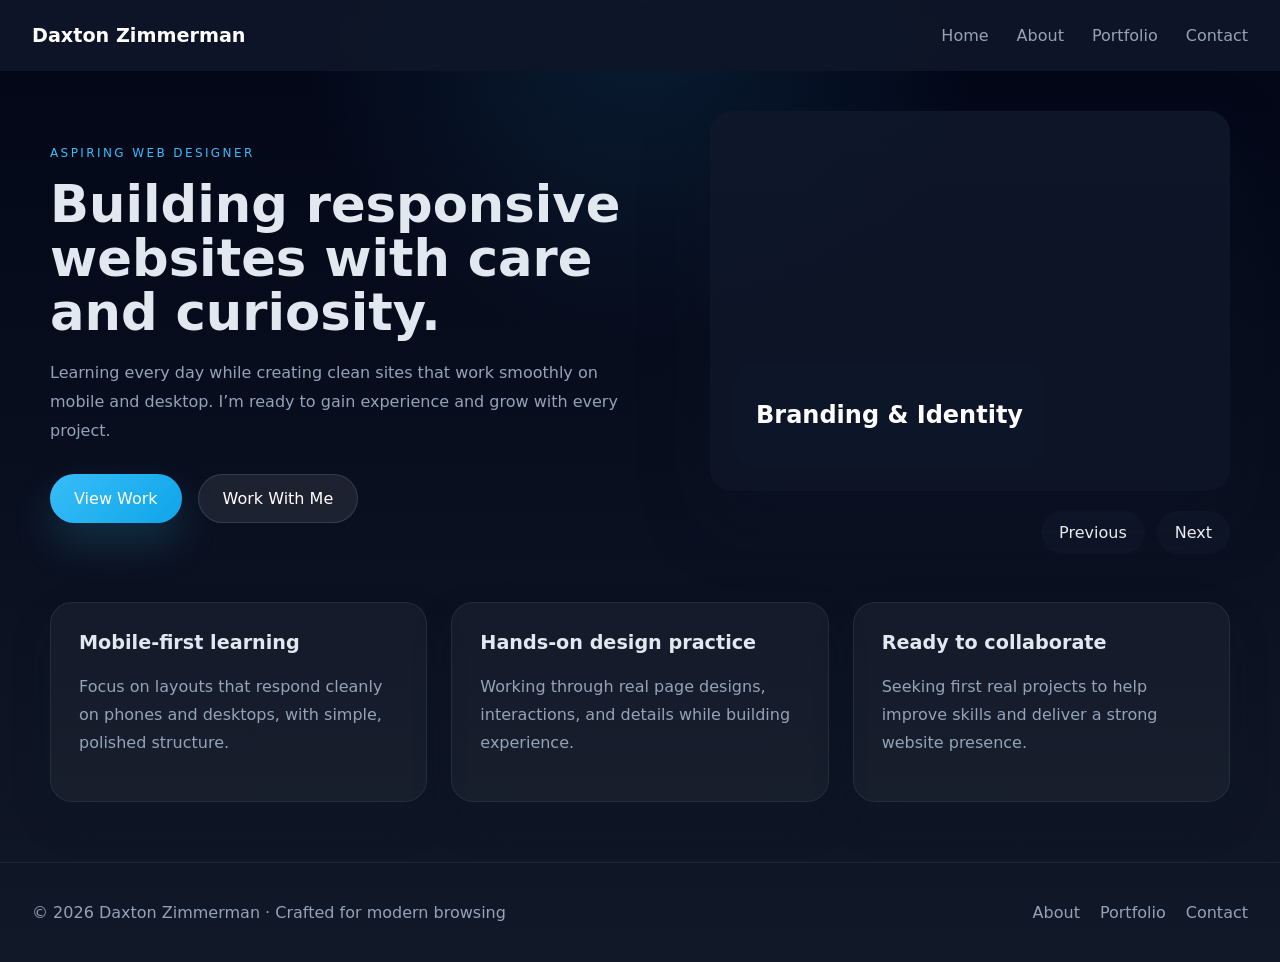
==== index.html @ 39a1d08c "Initial commit" ====
<!DOCTYPE html>
<html lang="en">
<head>
  <meta charset="UTF-8" />
  <meta name="viewport" content="width=device-width, initial-scale=1.0" />
  <title>Personal Website | Home</title>
  <link rel="stylesheet" href="css/style.css" />
</head>
<body>
  <div class="page-wrapper">
    <header class="site-header">
      <a href="index.html" class="brand">Daxton Zimmerman</a>
      <button class="nav-toggle" aria-label="Open navigation">Menu</button>
      <nav class="site-nav">
        <ul>
          <li><a href="index.html">Home</a></li>
          <li><a href="about.html">About</a></li>
          <li><a href="portfolio.html">Portfolio</a></li>
          <li><a href="contact.html">Contact</a></li>
        </ul>
      </nav>
    </header>

    <main>
      <section class="hero">
        <div class="hero-copy">
          <span class="eyebrow">Aspiring Web Designer</span>
          <h1>Building responsive websites with care and curiosity.</h1>
          <p>Learning every day while creating clean sites that work smoothly on mobile and desktop. I’m ready to gain experience and grow with every project.</p>
          <div class="hero-actions">
            <a href="portfolio.html" class="btn btn-primary">View Work</a>
            <a href="contact.html" class="btn btn-secondary">Work With Me</a>
          </div>
        </div>
        <div class="hero-slider">
          <div class="slider" aria-label="Featured design examples">
            <div class="slide active" style="background-image: url('https://images.unsplash.com/photo-1519389950473-47ba0277781c?auto=format&fit=crop&w=1200&q=80');">
              <div class="slide-caption">
                <h2>Branding & Identity</h2>
              </div>
            </div>
            <div class="slide" style="background-image: url('https://images.unsplash.com/photo-1498050108023-c5249f4df085?auto=format&fit=crop&w=1200&q=80');">
              <div class="slide-caption">
                <h2>Responsive Interfaces</h2>
              </div>
            </div>
            <div class="slide" style="background-image: url('https://images.unsplash.com/photo-1518770660439-4636190af475?auto=format&fit=crop&w=1200&q=80');">
              <div class="slide-caption">
                <h2>Creative Storytelling</h2>
              </div>
            </div>
          </div>
          <div class="slider-controls">
            <button id="prevSlide" class="slider-btn">Previous</button>
            <button id="nextSlide" class="slider-btn">Next</button>
          </div>
        </div>
      </section>

      <section class="overview"> 
        <div class="overview-card">
          <h3>Mobile-first learning</h3>
          <p>Focus on layouts that respond cleanly on phones and desktops, with simple, polished structure.</p>
        </div>
        <div class="overview-card">
          <h3>Hands-on design practice</h3>
          <p>Working through real page designs, interactions, and details while building experience.</p>
        </div>
        <div class="overview-card">
          <h3>Ready to collaborate</h3>
          <p>Seeking first real projects to help improve skills and deliver a strong website presence.</p>
        </div>
      </section>
    </main>

    <footer class="site-footer">
      <p>&copy; 2026 Daxton Zimmerman · Crafted for modern browsing</p>
      <nav class="footer-nav">
        <a href="about.html">About</a>
        <a href="portfolio.html">Portfolio</a>
        <a href="contact.html">Contact</a>
      </nav>
    </footer>
  </div>
  <script src="js/script.js" defer></script>
</body>
</html>
---- css/style.css ----
:root {
  --bg: #0f172a;
  --surface: #111827;
  --surface-alt: #1f2937;
  --text: #e2e8f0;
  --muted: #94a3b8;
  --primary: #38bdf8;
  --primary-strong: #0ea5e9;
  --accent: #7c3aed;
  --radius: 22px;
  --shadow: 0 28px 70px rgba(15, 23, 42, 0.25);
}

* {
  box-sizing: border-box;
}

html {
  scroll-behavior: smooth;
}

body {
  margin: 0;
  font-family: Inter, system-ui, -apple-system, BlinkMacSystemFont, "Segoe UI", sans-serif;
  background: radial-gradient(circle at top, rgba(56, 189, 248, 0.12), transparent 30%),
    linear-gradient(180deg, #020617 0%, #111827 100%);
  color: var(--text);
}

img {
  max-width: 100%;
  display: block;
}

button,
input,
select,
textarea {
  font: inherit;
}

.page-wrapper {
  min-height: 100vh;
  display: flex;
  flex-direction: column;
}

.site-header {
  position: sticky;
  top: 0;
  z-index: 20;
  display: flex;
  justify-content: space-between;
  align-items: center;
  padding: 24px 32px;
  background: rgba(15, 23, 42, 0.9);
  backdrop-filter: blur(10px);
}

.brand {
  color: white;
  text-decoration: none;
  font-size: 1.2rem;
  font-weight: 700;
}

.nav-toggle {
  display: none;
  border: 1px solid rgba(226, 232, 240, 0.15);
  background: transparent;
  color: var(--text);
  padding: 12px 16px;
  border-radius: 999px;
  cursor: pointer;
}

.site-nav ul {
  margin: 0;
  padding: 0;
  list-style: none;
  display: flex;
  gap: 28px;
}

.site-nav a {
  color: var(--muted);
  text-decoration: none;
  font-weight: 500;
  transition: color 180ms ease, transform 180ms ease;
}

.site-nav a:hover,
.site-nav a.active {
  color: white;
  transform: translateY(-1px);
}

main {
  flex: 1;
  width: min(1180px, calc(100% - 48px));
  margin: 0 auto;
  padding: 40px 0 60px;
}

.eyebrow {
  display: inline-flex;
  align-items: center;
  gap: 10px;
  text-transform: uppercase;
  letter-spacing: 0.2em;
  color: var(--primary);
  font-size: 0.75rem;
  margin-bottom: 18px;
}

.hero {
  display: grid;
  grid-template-columns: 1.2fr 1fr;
  align-items: center;
  gap: 36px;
  padding-bottom: 48px;
}

.hero-copy h1 {
  font-size: clamp(2.6rem, 4vw, 4rem);
  line-height: 1.05;
  margin: 0 0 20px;
}

.hero-copy p {
  max-width: 36rem;
  color: var(--muted);
  line-height: 1.8;
  margin-bottom: 28px;
}

.hero-actions {
  display: flex;
  flex-wrap: wrap;
  gap: 16px;
}

.btn {
  display: inline-flex;
  align-items: center;
  justify-content: center;
  border: none;
  border-radius: 999px;
  padding: 14px 24px;
  text-decoration: none;
  cursor: pointer;
  transition: transform 180ms ease, box-shadow 180ms ease, background 180ms ease;
  position: relative;
}

.btn::before {
  content: "";
  position: absolute;
  inset: 0;
  border-radius: inherit;
  opacity: 0;
  transition: opacity 180ms ease;
}

.btn:hover {
  transform: translateY(-2px);
}

.btn-primary {
  color: white;
  background: linear-gradient(135deg, var(--primary), var(--primary-strong));
  box-shadow: 0 20px 40px rgba(56, 189, 248, 0.18);
}

.btn-secondary {
  color: white;
  background: rgba(255, 255, 255, 0.08);
  border: 1px solid rgba(226, 232, 240, 0.12);
}

.hero-slider {
  display: grid;
  gap: 20px;
}

.slider {
  position: relative;
  min-height: 380px;
  border-radius: var(--radius);
  overflow: hidden;
  background: linear-gradient(180deg, rgba(15,23,42,0.9), rgba(15,23,42,0.6));
  box-shadow: var(--shadow);
}

.slide {
  position: absolute;
  inset: 0;
  opacity: 0;
  transform: scale(1.02);
  transition: opacity 0.8s ease, transform 0.8s ease;
  background-size: cover;
  background-position: center;
}

.slide.active {
  opacity: 1;
  transform: scale(1);
}

.slide-caption {
  position: absolute;
  bottom: 24px;
  left: 24px;
  color: white;
  background: rgba(15, 23, 42, 0.72);
  padding: 18px 22px;
  border-radius: 18px;
  backdrop-filter: blur(10px);
}

.slider-controls {
  display: flex;
  justify-content: flex-end;
  gap: 12px;
}

.slider-btn {
  border: none;
  background: rgba(15, 23, 42, 0.8);
  color: white;
  padding: 12px 18px;
  border-radius: 999px;
  cursor: pointer;
}

.overview,
.about-grid,
.skill-grid,
.portfolio-grid,
.contact-panel {
  display: grid;
  gap: 24px;
}

.overview {
  grid-template-columns: repeat(3, minmax(0, 1fr));
}

.overview-card,
.stat-card,
.skill-card {
  background: rgba(255, 255, 255, 0.04);
  border: 1px solid rgba(148, 163, 184, 0.12);
  border-radius: var(--radius);
  padding: 28px;
  box-shadow: 0 18px 40px rgba(15, 23, 42, 0.2);
}

.overview-card:hover,
.stat-card:hover,
.skill-card:hover {
  transform: translateY(-4px);
  transition: transform 180ms ease;
}

.overview-card h3,
.skill-card h3 {
  margin-top: 0;
  font-size: 1.2rem;
}

.overview-card p,
.skill-card p,
.portfolio-card p,
.about-copy p,
.about-copy li,
.contact-panel p {
  color: var(--muted);
  line-height: 1.75;
}

.page-intro {
  padding: 32px 0 16px;
}

.page-intro h1 {
  font-size: clamp(2.4rem, 4vw, 3.4rem);
  margin: 14px 0 16px;
}

.section-title {
  position: relative;
  margin: 0 0 18px;
  font-size: 2rem;
}

.section-title::after {
  content: "";
  position: absolute;
  left: 0;
  bottom: -12px;
  width: 4rem;
  height: 4px;
  background: var(--primary);
  border-radius: 999px;
}

.about-grid {
  grid-template-columns: 1.4fr 0.8fr;
  align-items: start;
}

.about-stats {
  display: grid;
  gap: 20px;
}

.stat-card span {
  display: block;
  font-size: 2rem;
  margin-bottom: 10px;
  color: var(--primary);
}

.checklist {
  list-style: none;
  padding: 0;
  margin: 24px 0;
  display: grid;
  gap: 12px;
}

.checklist li {
  position: relative;
  padding-left: 24px;
}

.checklist li::before {
  content: "✓";
  position: absolute;
  left: 0;
  top: 0;
  color: var(--primary);
}

.skill-grid {
  grid-template-columns: repeat(3, minmax(0, 1fr));
}

.portfolio-grid {
  grid-template-columns: repeat(3, minmax(0, 1fr));
}

.portfolio-card {
  background: var(--surface);
  border-radius: var(--radius);
  overflow: hidden;
  display: flex;
  flex-direction: column;
  min-height: 420px;
  box-shadow: var(--shadow);
}

.card-image {
  min-height: 220px;
  background-size: cover;
  background-position: center;
}

.card-content {
  padding: 26px;
  display: flex;
  flex-direction: column;
  gap: 18px;
  flex: 1;
}

.card-content h3 {
  margin: 0;
}

.card-btn {
  margin-top: auto;
  width: fit-content;
  border: none;
  background: rgba(56, 189, 248, 0.16);
  color: var(--text);
  padding: 12px 18px;
  border-radius: 999px;
  cursor: pointer;
}

.card-btn:hover {
  background: rgba(56, 189, 248, 0.26);
}

.card-btn.animate {
  animation: pop 260ms ease-out;
}

@keyframes pop {
  0% {
    transform: scale(1);
  }
  50% {
    transform: scale(1.08);
  }
  100% {
    transform: scale(1);
  }
}

.portfolio-cta {
  background: rgba(255, 255, 255, 0.04);
  border: 1px solid rgba(148, 163, 184, 0.14);
  border-radius: var(--radius);
  padding: 32px;
  box-shadow: var(--shadow);
  text-align: center;
}

.contact-panel {
  grid-template-columns: 1.4fr 0.9fr;
}

.contact-form {
  display: grid;
  gap: 18px;
  background: rgba(255, 255, 255, 0.04);
  border: 1px solid rgba(148, 163, 184, 0.14);
  border-radius: var(--radius);
  padding: 32px;
  box-shadow: var(--shadow);
}

.contact-form label {
  display: block;
  color: var(--text);
  font-weight: 600;
}

.contact-form input,
.contact-form select,
.contact-form textarea {
  width: 100%;
  border: 1px solid rgba(226, 232, 240, 0.12);
  border-radius: 16px;
  padding: 14px 16px;
  background: rgba(15, 23, 42, 0.95);
  color: var(--text);
}

.contact-form input:focus,
.contact-form select:focus,
.contact-form textarea:focus {
  outline: 2px solid rgba(56, 189, 248, 0.5);
}

.form-footer {
  display: flex;
  flex-wrap: wrap;
  justify-content: space-between;
  align-items: center;
  gap: 18px;
}

.small-text {
  color: var(--muted);
  margin: 0;
}

.contact-info {
  background: rgba(255, 255, 255, 0.04);
  border: 1px solid rgba(148, 163, 184, 0.14);
  border-radius: var(--radius);
  padding: 32px;
  display: flex;
  flex-direction: column;
  gap: 18px;
}

.contact-info a {
  color: var(--primary);
  text-decoration: none;
}

.site-footer {
  display: flex;
  justify-content: space-between;
  align-items: center;
  padding: 24px 32px;
  border-top: 1px solid rgba(148, 163, 184, 0.12);
  color: var(--muted);
}

.footer-nav {
  display: flex;
  gap: 20px;
}

.footer-nav a {
  color: var(--muted);
  text-decoration: none;
}

.footer-nav a:hover {
  color: var(--text);
}

@media (max-width: 980px) {
  .hero,
  .about-grid,
  .overview,
  .skill-grid,
  .portfolio-grid,
  .contact-panel {
    grid-template-columns: 1fr;
  }

  .hero {
    padding-bottom: 24px;
  }
}

@media (max-width: 760px) {
  .site-header {
    padding: 18px 20px;
  }

  .nav-toggle {
    display: inline-flex;
  }

  .site-nav {
    position: absolute;
    inset: 72px 20px auto auto;
    background: rgba(15, 23, 42, 0.96);
    border: 1px solid rgba(148, 163, 184, 0.18);
    border-radius: 22px;
    overflow: hidden;
    transform: scaleY(0);
    transform-origin: top;
    transition: transform 180ms ease;
  }

  .site-nav.open {
    transform: scaleY(1);
  }

  .site-nav ul {
    flex-direction: column;
    gap: 0;
  }

  .site-nav li {
    border-bottom: 1px solid rgba(226, 232, 240, 0.08);
  }

  .site-nav a {
    display: block;
    padding: 16px 24px;
  }

  main {
    width: calc(100% - 32px);
    padding-top: 24px;
  }

  .page-intro h1 {
    font-size: 2.4rem;
  }
}

@media (max-width: 520px) {
  .hero-copy h1,
  .page-intro h1 {
    font-size: 2rem;
  }

  .hero-actions,
  .form-footer {
    flex-direction: column;
    align-items: stretch;
  }

  .site-footer {
    flex-direction: column;
    gap: 12px;
    text-align: center;
  }
}
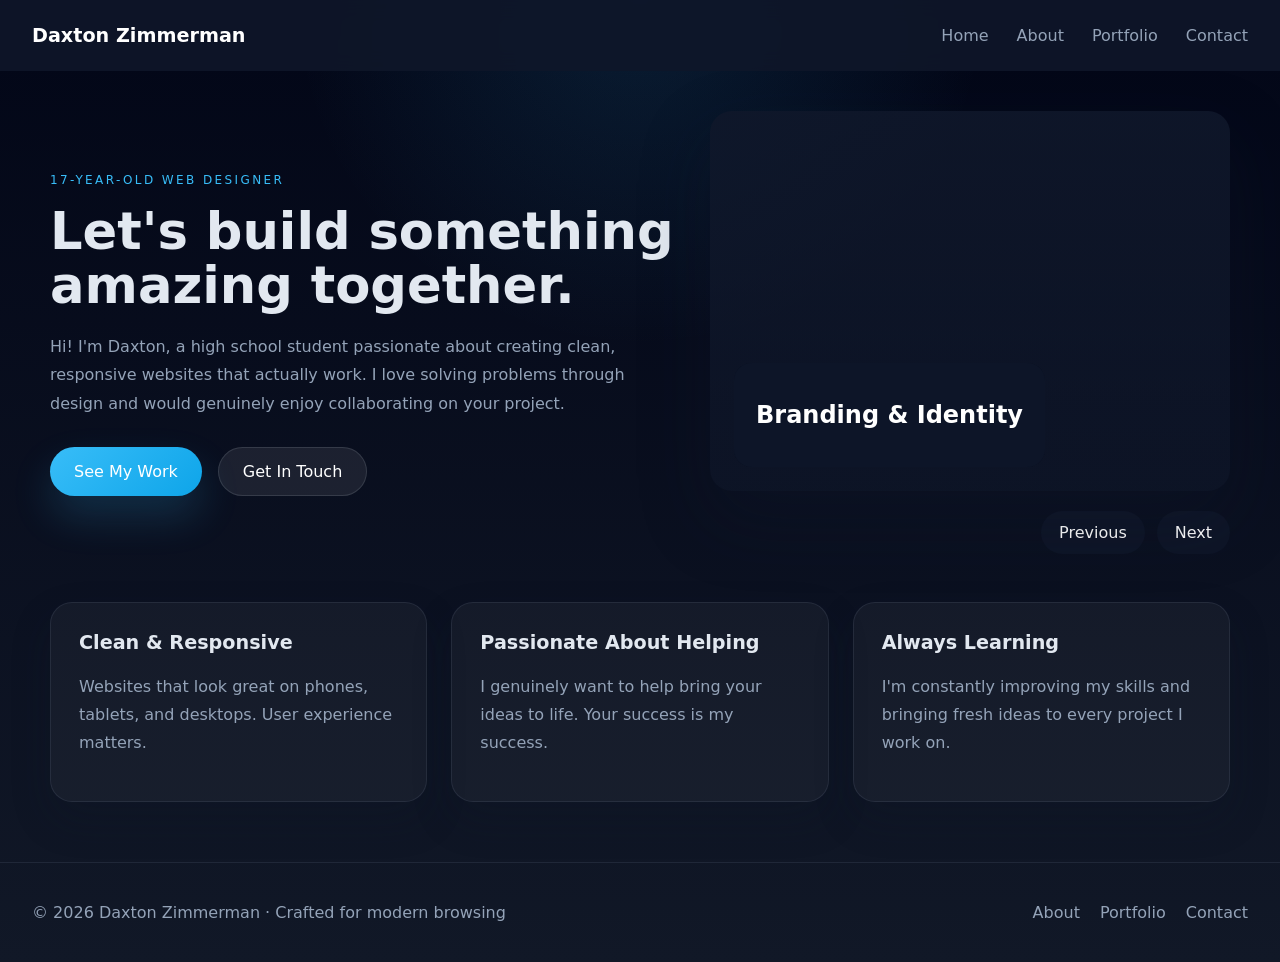
==== commit 825ed508: "Made it more personal" ====
--- a/index.html
+++ b/index.html
@@ -20,16 +20,17 @@
         </ul>
       </nav>
     </header>
+    
 
     <main>
       <section class="hero">
         <div class="hero-copy">
-          <span class="eyebrow">Aspiring Web Designer</span>
-          <h1>Building responsive websites with care and curiosity.</h1>
-          <p>Learning every day while creating clean sites that work smoothly on mobile and desktop. I’m ready to gain experience and grow with every project.</p>
+          <span class="eyebrow">17-year-old web designer</span>
+          <h1>Let's build something amazing together.</h1>
+          <p>Hi! I'm Daxton, a high school student passionate about creating clean, responsive websites that actually work. I love solving problems through design and would genuinely enjoy collaborating on your project.</p>
           <div class="hero-actions">
-            <a href="portfolio.html" class="btn btn-primary">View Work</a>
-            <a href="contact.html" class="btn btn-secondary">Work With Me</a>
+            <a href="portfolio.html" class="btn btn-primary">See My Work</a>
+            <a href="contact.html" class="btn btn-secondary">Get In Touch</a>
           </div>
         </div>
         <div class="hero-slider">
@@ -59,16 +60,16 @@
 
       <section class="overview"> 
         <div class="overview-card">
-          <h3>Mobile-first learning</h3>
-          <p>Focus on layouts that respond cleanly on phones and desktops, with simple, polished structure.</p>
+          <h3>Clean & Responsive</h3>
+          <p>Websites that look great on phones, tablets, and desktops. User experience matters.</p>
         </div>
         <div class="overview-card">
-          <h3>Hands-on design practice</h3>
-          <p>Working through real page designs, interactions, and details while building experience.</p>
+          <h3>Passionate About Helping</h3>
+          <p>I genuinely want to help bring your ideas to life. Your success is my success.</p>
         </div>
         <div class="overview-card">
-          <h3>Ready to collaborate</h3>
-          <p>Seeking first real projects to help improve skills and deliver a strong website presence.</p>
+          <h3>Always Learning</h3>
+          <p>I'm constantly improving my skills and bringing fresh ideas to every project I work on.</p>
         </div>
       </section>
     </main>
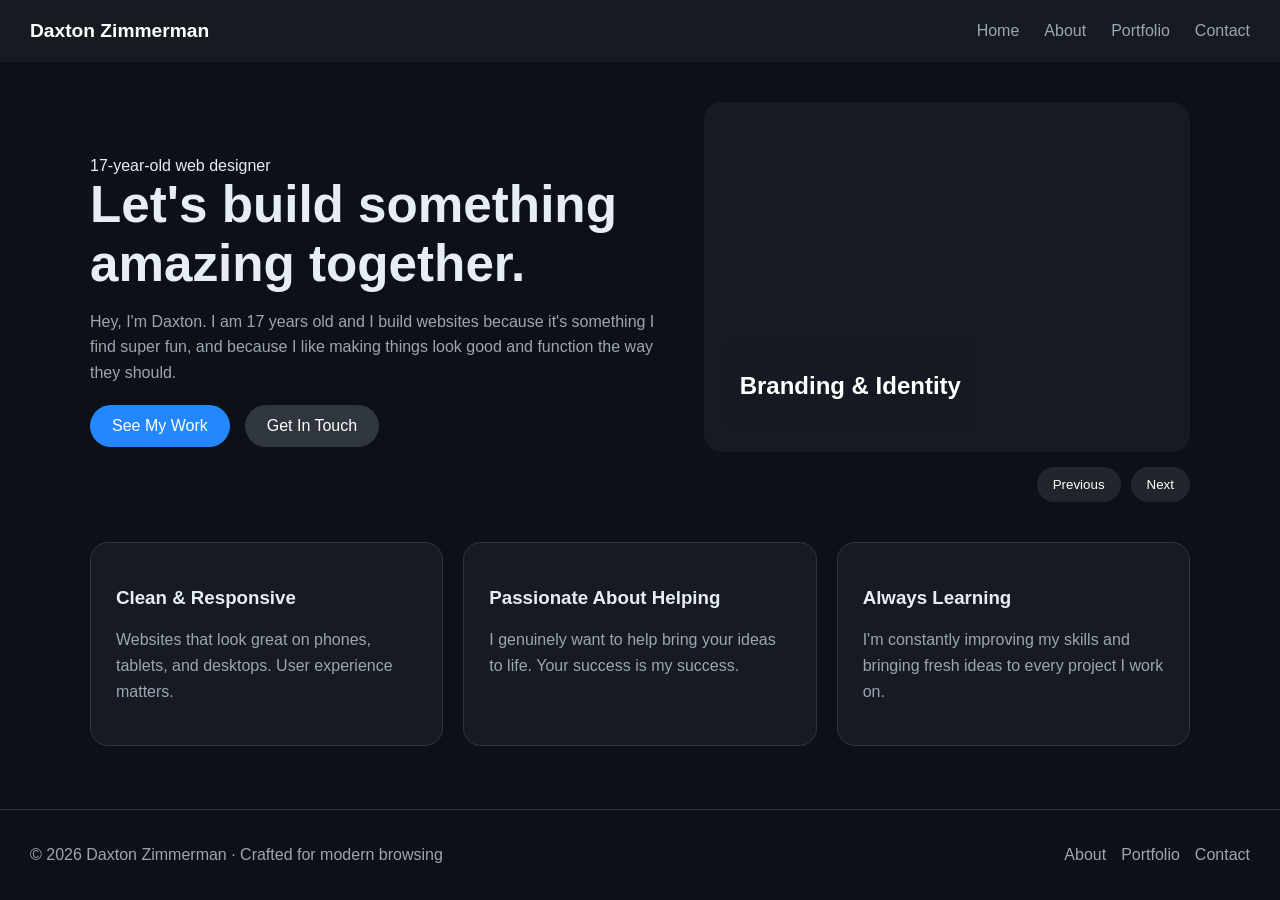
==== commit d31f791c: "made it more basic" ====
--- a/index.html
+++ b/index.html
@@ -27,7 +27,7 @@
         <div class="hero-copy">
           <span class="eyebrow">17-year-old web designer</span>
           <h1>Let's build something amazing together.</h1>
-          <p>Hi! I'm Daxton, a high school student passionate about creating clean, responsive websites that actually work. I love solving problems through design and would genuinely enjoy collaborating on your project.</p>
+          <p>Hey, I'm Daxton. I am 17 years old and I build websites because it's something I find super fun, and because I like making things look good and function the way they should.</p>
           <div class="hero-actions">
             <a href="portfolio.html" class="btn btn-primary">See My Work</a>
             <a href="contact.html" class="btn btn-secondary">Get In Touch</a>
--- a/css/style.css
+++ b/css/style.css
@@ -1,30 +1,13 @@
-:root {
-  --bg: #0f172a;
-  --surface: #111827;
-  --surface-alt: #1f2937;
-  --text: #e2e8f0;
-  --muted: #94a3b8;
-  --primary: #38bdf8;
-  --primary-strong: #0ea5e9;
-  --accent: #7c3aed;
-  --radius: 22px;
-  --shadow: 0 28px 70px rgba(15, 23, 42, 0.25);
-}
 
 * {
   box-sizing: border-box;
 }
 
-html {
-  scroll-behavior: smooth;
-}
-
 body {
   margin: 0;
-  font-family: Inter, system-ui, -apple-system, BlinkMacSystemFont, "Segoe UI", sans-serif;
-  background: radial-gradient(circle at top, rgba(56, 189, 248, 0.12), transparent 30%),
-    linear-gradient(180deg, #020617 0%, #111827 100%);
-  color: var(--text);
+  font-family: Arial, Helvetica, sans-serif;
+  background: #0d1117;
+  color: #e6edf3;
 }
 
 img {
@@ -32,134 +15,108 @@
   display: block;
 }
 
-button,
-input,
-select,
-textarea {
-  font: inherit;
-}
+a {
+  text-decoration: none;
+  color: inherit;
+}
+
+
 
 .page-wrapper {
   min-height: 100vh;
   display: flex;
   flex-direction: column;
 }
+
+main {
+  flex: 1;
+  width: 90%;
+  max-width: 1100px;
+  margin: 0 auto;
+  padding: 40px 0;
+}
+
+
 
 .site-header {
   position: sticky;
   top: 0;
   z-index: 20;
+  background: #161b22;
+  padding: 20px 30px;
   display: flex;
   justify-content: space-between;
   align-items: center;
-  padding: 24px 32px;
-  background: rgba(15, 23, 42, 0.9);
-  backdrop-filter: blur(10px);
 }
 
 .brand {
-  color: white;
-  text-decoration: none;
   font-size: 1.2rem;
-  font-weight: 700;
+  font-weight: bold;
+  color: white;
 }
 
 .nav-toggle {
   display: none;
-  border: 1px solid rgba(226, 232, 240, 0.15);
-  background: transparent;
-  color: var(--text);
-  padding: 12px 16px;
-  border-radius: 999px;
+  background: none;
+  border: 1px solid #30363d;
+  color: white;
+  padding: 10px 14px;
+  border-radius: 20px;
   cursor: pointer;
 }
 
 .site-nav ul {
+  list-style: none;
+  display: flex;
+  gap: 25px;
   margin: 0;
   padding: 0;
-  list-style: none;
-  display: flex;
-  gap: 28px;
 }
 
 .site-nav a {
-  color: var(--muted);
-  text-decoration: none;
-  font-weight: 500;
-  transition: color 180ms ease, transform 180ms ease;
+  color: #9da5b4;
+  transition: color 0.2s ease;
 }
 
 .site-nav a:hover,
 .site-nav a.active {
   color: white;
-  transform: translateY(-1px);
-}
-
-main {
-  flex: 1;
-  width: min(1180px, calc(100% - 48px));
-  margin: 0 auto;
-  padding: 40px 0 60px;
-}
-
-.eyebrow {
-  display: inline-flex;
-  align-items: center;
-  gap: 10px;
-  text-transform: uppercase;
-  letter-spacing: 0.2em;
-  color: var(--primary);
-  font-size: 0.75rem;
-  margin-bottom: 18px;
-}
+}
+
 
 .hero {
   display: grid;
   grid-template-columns: 1.2fr 1fr;
+  gap: 30px;
   align-items: center;
-  gap: 36px;
-  padding-bottom: 48px;
-}
-
-.hero-copy h1 {
-  font-size: clamp(2.6rem, 4vw, 4rem);
-  line-height: 1.05;
-  margin: 0 0 20px;
-}
-
-.hero-copy p {
-  max-width: 36rem;
-  color: var(--muted);
-  line-height: 1.8;
-  margin-bottom: 28px;
+  padding-bottom: 40px;
+}
+
+.hero h1 {
+  font-size: clamp(2rem, 4vw, 3.2rem);
+  margin: 0 0 15px;
+}
+
+.hero p {
+  color: #9da5b4;
+  line-height: 1.6;
+  margin-bottom: 20px;
 }
 
 .hero-actions {
   display: flex;
+  gap: 15px;
   flex-wrap: wrap;
-  gap: 16px;
-}
+}
+
+
 
 .btn {
-  display: inline-flex;
-  align-items: center;
-  justify-content: center;
-  border: none;
-  border-radius: 999px;
-  padding: 14px 24px;
-  text-decoration: none;
+  padding: 12px 22px;
+  border-radius: 25px;
   cursor: pointer;
-  transition: transform 180ms ease, box-shadow 180ms ease, background 180ms ease;
-  position: relative;
-}
-
-.btn::before {
-  content: "";
-  position: absolute;
-  inset: 0;
-  border-radius: inherit;
-  opacity: 0;
-  transition: opacity 180ms ease;
+  display: inline-block;
+  transition: background 0.2s ease, transform 0.2s ease;
 }
 
 .btn:hover {
@@ -167,71 +124,69 @@
 }
 
 .btn-primary {
-  color: white;
-  background: linear-gradient(135deg, var(--primary), var(--primary-strong));
-  box-shadow: 0 20px 40px rgba(56, 189, 248, 0.18);
+  background: #2388ff;
+  color: white;
 }
 
 .btn-secondary {
-  color: white;
-  background: rgba(255, 255, 255, 0.08);
-  border: 1px solid rgba(226, 232, 240, 0.12);
-}
+  background: #30363d;
+  color: white;
+}
+
+
 
 .hero-slider {
   display: grid;
-  gap: 20px;
+  gap: 15px;
 }
 
 .slider {
   position: relative;
-  min-height: 380px;
-  border-radius: var(--radius);
+  height: 350px;
+  border-radius: 18px;
   overflow: hidden;
-  background: linear-gradient(180deg, rgba(15,23,42,0.9), rgba(15,23,42,0.6));
-  box-shadow: var(--shadow);
+  background: #161b22;
 }
 
 .slide {
   position: absolute;
   inset: 0;
   opacity: 0;
-  transform: scale(1.02);
-  transition: opacity 0.8s ease, transform 0.8s ease;
+  transition: opacity 0.6s ease;
   background-size: cover;
   background-position: center;
 }
 
 .slide.active {
   opacity: 1;
-  transform: scale(1);
 }
 
 .slide-caption {
   position: absolute;
-  bottom: 24px;
-  left: 24px;
-  color: white;
-  background: rgba(15, 23, 42, 0.72);
-  padding: 18px 22px;
-  border-radius: 18px;
-  backdrop-filter: blur(10px);
+  bottom: 20px;
+  left: 20px;
+  background: rgba(22, 27, 34, 0.8);
+  padding: 12px 16px;
+  border-radius: 12px;
+  color: white;
 }
 
 .slider-controls {
   display: flex;
   justify-content: flex-end;
-  gap: 12px;
+  gap: 10px;
 }
 
 .slider-btn {
+  background: #21262d;
+  color: white;
   border: none;
-  background: rgba(15, 23, 42, 0.8);
-  color: white;
-  padding: 12px 18px;
-  border-radius: 999px;
+  padding: 10px 16px;
+  border-radius: 20px;
   cursor: pointer;
 }
+
+
 
 .overview,
 .about-grid,
@@ -239,275 +194,129 @@
 .portfolio-grid,
 .contact-panel {
   display: grid;
-  gap: 24px;
+  gap: 20px;
 }
 
 .overview {
-  grid-template-columns: repeat(3, minmax(0, 1fr));
+  grid-template-columns: repeat(3, 1fr);
 }
 
 .overview-card,
 .stat-card,
-.skill-card {
-  background: rgba(255, 255, 255, 0.04);
-  border: 1px solid rgba(148, 163, 184, 0.12);
-  border-radius: var(--radius);
-  padding: 28px;
-  box-shadow: 0 18px 40px rgba(15, 23, 42, 0.2);
+.skill-card,
+.portfolio-card,
+.contact-form,
+.contact-info,
+.portfolio-cta {
+  background: #161b22;
+  border: 1px solid #30363d;
+  padding: 25px;
+  border-radius: 18px;
 }
 
 .overview-card:hover,
 .stat-card:hover,
 .skill-card:hover {
-  transform: translateY(-4px);
-  transition: transform 180ms ease;
-}
-
-.overview-card h3,
-.skill-card h3 {
-  margin-top: 0;
-  font-size: 1.2rem;
+  transform: translateY(-3px);
+  transition: transform 0.2s ease;
 }
 
 .overview-card p,
 .skill-card p,
 .portfolio-card p,
 .about-copy p,
-.about-copy li,
-.contact-panel p {
-  color: var(--muted);
-  line-height: 1.75;
-}
-
-.page-intro {
-  padding: 32px 0 16px;
-}
-
-.page-intro h1 {
-  font-size: clamp(2.4rem, 4vw, 3.4rem);
-  margin: 14px 0 16px;
+.contact-info p {
+  color: #9da5b4;
+  line-height: 1.6;
+}
+
+
+
+.about-grid {
+  grid-template-columns: 1.4fr 1fr;
 }
 
 .section-title {
-  position: relative;
-  margin: 0 0 18px;
-  font-size: 2rem;
-}
-
-.section-title::after {
-  content: "";
-  position: absolute;
-  left: 0;
-  bottom: -12px;
-  width: 4rem;
-  height: 4px;
-  background: var(--primary);
-  border-radius: 999px;
-}
-
-.about-grid {
-  grid-template-columns: 1.4fr 0.8fr;
-  align-items: start;
-}
-
-.about-stats {
-  display: grid;
-  gap: 20px;
-}
-
-.stat-card span {
-  display: block;
-  font-size: 2rem;
-  margin-bottom: 10px;
-  color: var(--primary);
-}
-
-.checklist {
-  list-style: none;
-  padding: 0;
-  margin: 24px 0;
-  display: grid;
-  gap: 12px;
-}
-
-.checklist li {
-  position: relative;
-  padding-left: 24px;
-}
-
-.checklist li::before {
-  content: "✓";
-  position: absolute;
-  left: 0;
-  top: 0;
-  color: var(--primary);
-}
-
-.skill-grid {
-  grid-template-columns: repeat(3, minmax(0, 1fr));
-}
+  margin-bottom: 15px;
+  font-size: 1.8rem;
+}
+
 
 .portfolio-grid {
-  grid-template-columns: repeat(3, minmax(0, 1fr));
+  grid-template-columns: repeat(3, 1fr);
 }
 
 .portfolio-card {
-  background: var(--surface);
-  border-radius: var(--radius);
-  overflow: hidden;
   display: flex;
   flex-direction: column;
-  min-height: 420px;
-  box-shadow: var(--shadow);
+  min-height: 350px;
 }
 
 .card-image {
-  min-height: 220px;
+  height: 200px;
   background-size: cover;
   background-position: center;
+  border-radius: 12px;
 }
 
 .card-content {
-  padding: 26px;
+  margin-top: 15px;
   display: flex;
   flex-direction: column;
-  gap: 18px;
-  flex: 1;
-}
-
-.card-content h3 {
-  margin: 0;
+  gap: 12px;
 }
 
 .card-btn {
   margin-top: auto;
-  width: fit-content;
+  background: #2388ff33;
+  color: white;
+  padding: 10px 16px;
   border: none;
-  background: rgba(56, 189, 248, 0.16);
-  color: var(--text);
-  padding: 12px 18px;
-  border-radius: 999px;
+  border-radius: 20px;
   cursor: pointer;
 }
 
-.card-btn:hover {
-  background: rgba(56, 189, 248, 0.26);
-}
-
-.card-btn.animate {
-  animation: pop 260ms ease-out;
-}
-
-@keyframes pop {
-  0% {
-    transform: scale(1);
-  }
-  50% {
-    transform: scale(1.08);
-  }
-  100% {
-    transform: scale(1);
-  }
-}
-
-.portfolio-cta {
-  background: rgba(255, 255, 255, 0.04);
-  border: 1px solid rgba(148, 163, 184, 0.14);
-  border-radius: var(--radius);
-  padding: 32px;
-  box-shadow: var(--shadow);
-  text-align: center;
-}
+
 
 .contact-panel {
-  grid-template-columns: 1.4fr 0.9fr;
-}
-
-.contact-form {
-  display: grid;
-  gap: 18px;
-  background: rgba(255, 255, 255, 0.04);
-  border: 1px solid rgba(148, 163, 184, 0.14);
-  border-radius: var(--radius);
-  padding: 32px;
-  box-shadow: var(--shadow);
+  grid-template-columns: 1.4fr 1fr;
 }
 
 .contact-form label {
-  display: block;
-  color: var(--text);
-  font-weight: 600;
+  font-weight: bold;
 }
 
 .contact-form input,
 .contact-form select,
 .contact-form textarea {
   width: 100%;
-  border: 1px solid rgba(226, 232, 240, 0.12);
-  border-radius: 16px;
-  padding: 14px 16px;
-  background: rgba(15, 23, 42, 0.95);
-  color: var(--text);
-}
-
-.contact-form input:focus,
-.contact-form select:focus,
-.contact-form textarea:focus {
-  outline: 2px solid rgba(56, 189, 248, 0.5);
-}
-
-.form-footer {
-  display: flex;
-  flex-wrap: wrap;
+  padding: 12px;
+  border-radius: 12px;
+  border: 1px solid #30363d;
+  background: #0d1117;
+  color: white;
+}
+
+
+.site-footer {
+  padding: 20px 30px;
+  border-top: 1px solid #30363d;
+  display: flex;
   justify-content: space-between;
   align-items: center;
-  gap: 18px;
-}
-
-.small-text {
-  color: var(--muted);
-  margin: 0;
-}
-
-.contact-info {
-  background: rgba(255, 255, 255, 0.04);
-  border: 1px solid rgba(148, 163, 184, 0.14);
-  border-radius: var(--radius);
-  padding: 32px;
-  display: flex;
-  flex-direction: column;
-  gap: 18px;
-}
-
-.contact-info a {
-  color: var(--primary);
-  text-decoration: none;
-}
-
-.site-footer {
-  display: flex;
-  justify-content: space-between;
-  align-items: center;
-  padding: 24px 32px;
-  border-top: 1px solid rgba(148, 163, 184, 0.12);
-  color: var(--muted);
+  color: #9da5b4;
 }
 
 .footer-nav {
   display: flex;
-  gap: 20px;
-}
-
-.footer-nav a {
-  color: var(--muted);
-  text-decoration: none;
+  gap: 15px;
 }
 
 .footer-nav a:hover {
-  color: var(--text);
-}
-
-@media (max-width: 980px) {
+  color: white;
+}
+
+@media (max-width: 900px) {
   .hero,
   .about-grid,
   .overview,
@@ -516,31 +325,24 @@
   .contact-panel {
     grid-template-columns: 1fr;
   }
-
-  .hero {
-    padding-bottom: 24px;
-  }
-}
-
-@media (max-width: 760px) {
-  .site-header {
-    padding: 18px 20px;
-  }
-
+}
+
+@media (max-width: 700px) {
   .nav-toggle {
-    display: inline-flex;
+    display: inline-block;
   }
 
   .site-nav {
     position: absolute;
-    inset: 72px 20px auto auto;
-    background: rgba(15, 23, 42, 0.96);
-    border: 1px solid rgba(148, 163, 184, 0.18);
-    border-radius: 22px;
+    top: 70px;
+    right: 20px;
+    background: #161b22;
+    border: 1px solid #30363d;
+    border-radius: 12px;
     overflow: hidden;
     transform: scaleY(0);
     transform-origin: top;
-    transition: transform 180ms ease;
+    transition: transform 0.2s ease;
   }
 
   .site-nav.open {
@@ -549,43 +351,22 @@
 
   .site-nav ul {
     flex-direction: column;
-    gap: 0;
-  }
-
-  .site-nav li {
-    border-bottom: 1px solid rgba(226, 232, 240, 0.08);
   }
 
   .site-nav a {
+    padding: 14px 20px;
     display: block;
-    padding: 16px 24px;
-  }
-
-  main {
-    width: calc(100% - 32px);
-    padding-top: 24px;
-  }
-
-  .page-intro h1 {
-    font-size: 2.4rem;
-  }
-}
-
-@media (max-width: 520px) {
-  .hero-copy h1,
-  .page-intro h1 {
-    font-size: 2rem;
-  }
-
-  .hero-actions,
-  .form-footer {
-    flex-direction: column;
-    align-items: stretch;
+  }
+}
+
+@media (max-width: 500px) {
+  .hero h1 {
+    font-size: 1.8rem;
   }
 
   .site-footer {
     flex-direction: column;
-    gap: 12px;
+    gap: 10px;
     text-align: center;
   }
 }
